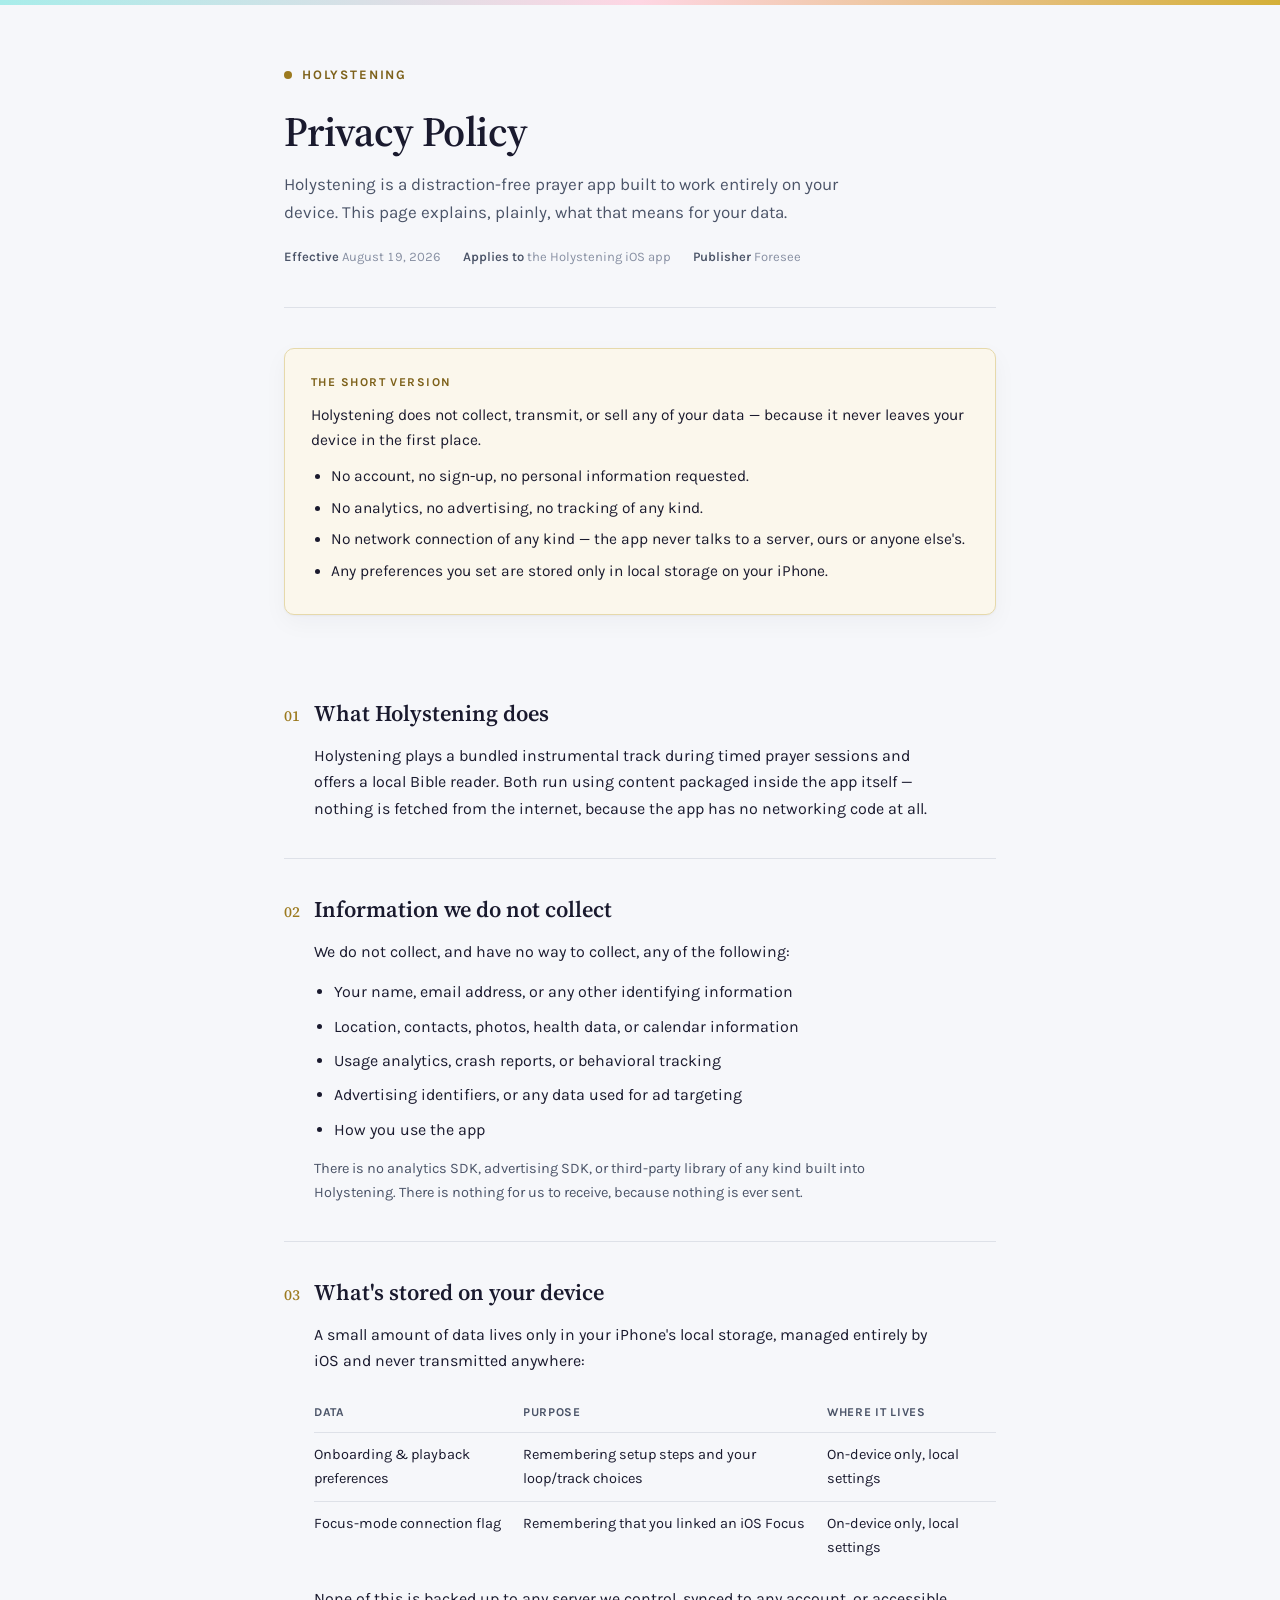
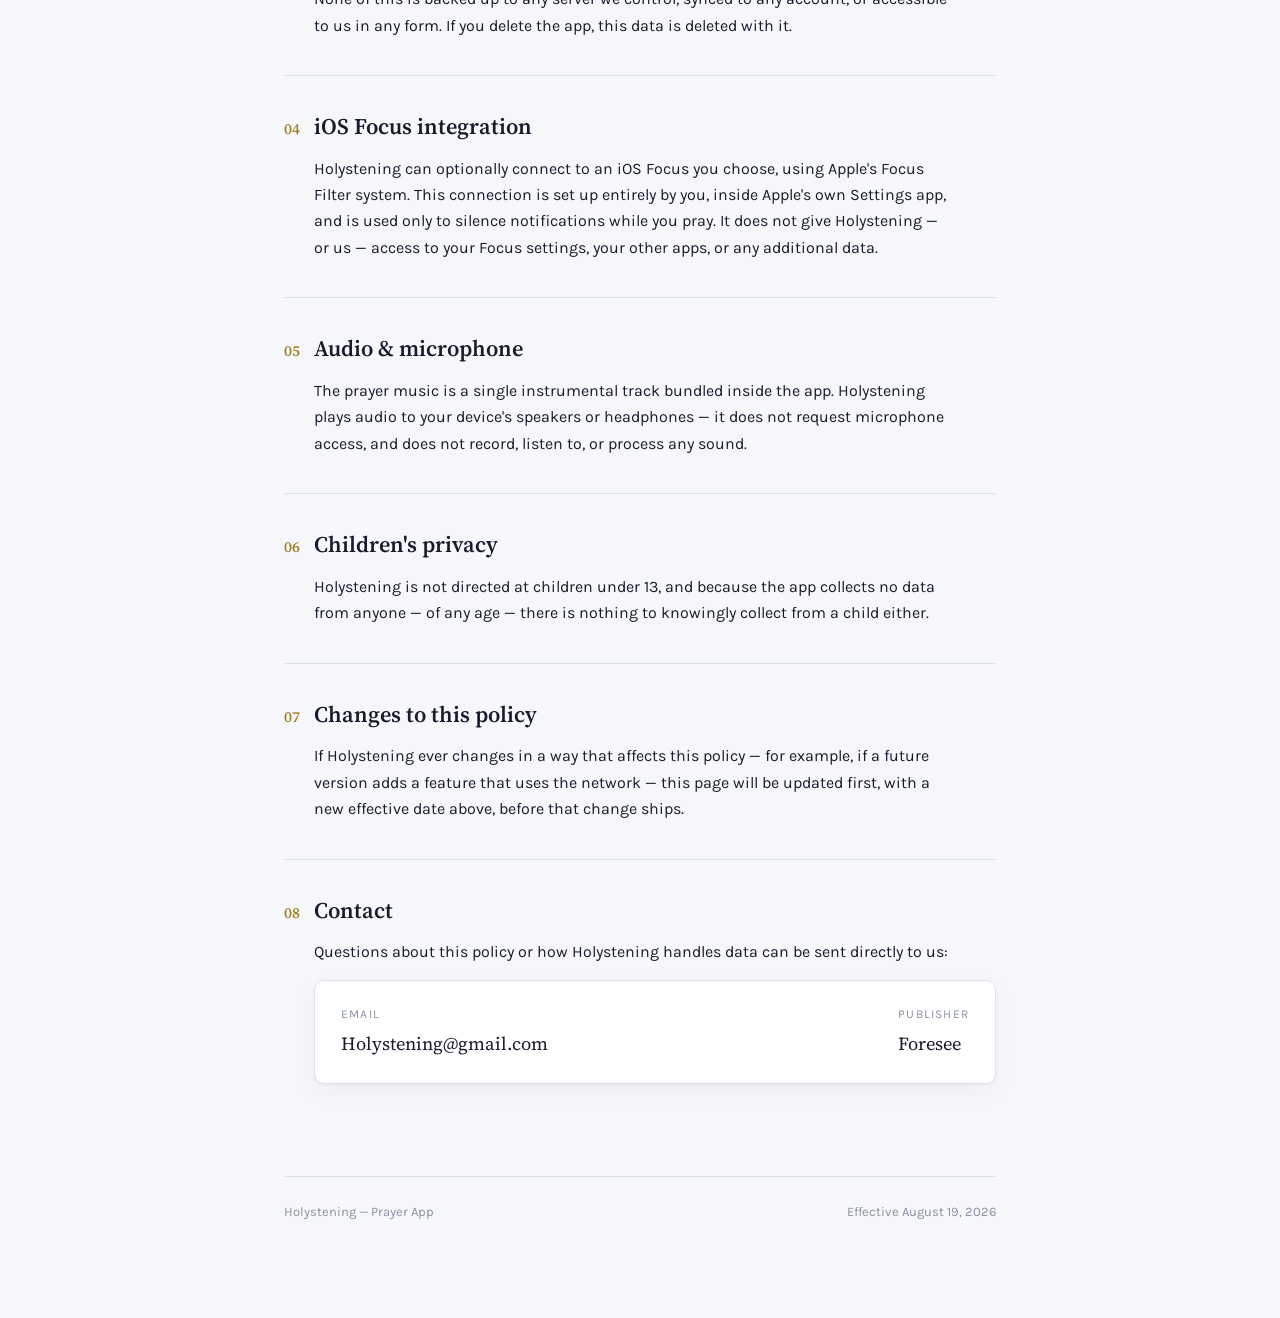
==== privacy.html @ 7b31fd12 "Holystening landing page Static site exported from the design canvas: landing page, privacy policy, " ====
<!doctype html><html><head><meta charset=utf8><meta name=viewport content="width=device-width,initial-scale=1"><style>:root{color-scheme:light}body{margin:0;padding:0;font:14px -apple-system,BlinkMacSystemFont,sans-serif;background:#faf9f5;color:#141413}img{max-width:100%}</style></head><body>
<title>Holystening Privacy Policy</title>
<link rel="icon" type="image/png" href="images/favicon.png">
<link rel="preconnect" href="https://fonts.googleapis.com">
<link rel="preconnect" href="https://fonts.gstatic.com" crossorigin>
<link href="https://fonts.googleapis.com/css2?family=Source+Serif+4:opsz,wght@8..60,400;8..60,500;8..60,600&family=Karla:ital,wght@0,400;0,500;0,600;0,700;1,400&display=swap" rel="stylesheet">

<style>
  :root {
    --bg: #F6F7FA;
    --surface: #FFFFFF;
    --ink: #1a1a2e;
    --ink-soft: #4b5468;
    --ink-faint: #8890a3;
    --accent: #9c7a1f;
    --accent-strong: #7d611a;
    --rule: #dee1e8;
    --callout-bg: #fbf7ec;
    --callout-rule: #e6d9ab;
    --shadow: 0 1px 2px rgba(26,26,46,0.04), 0 8px 24px rgba(26,26,46,0.04);
    --serif: "Source Serif 4", Georgia, "Iowan Old Style", serif;
    --sans: "Karla", -apple-system, "Helvetica Neue", Arial, sans-serif;
  }

  @media (prefers-color-scheme: dark) {
    :root:not([data-theme="light"]) {
      --bg: #0b0f1a;
      --surface: #131a2c;
      --ink: #eef1f7;
      --ink-soft: #aab0c2;
      --ink-faint: #6b7284;
      --accent: #d4af37;
      --accent-strong: #e8cc82;
      --rule: #232b40;
      --callout-bg: #1a2033;
      --callout-rule: #3a3520;
      --shadow: 0 1px 2px rgba(0,0,0,0.3), 0 8px 24px rgba(0,0,0,0.25);
    }
  }

  :root[data-theme="dark"] {
    --bg: #0b0f1a;
    --surface: #131a2c;
    --ink: #eef1f7;
    --ink-soft: #aab0c2;
    --ink-faint: #6b7284;
    --accent: #d4af37;
    --accent-strong: #e8cc82;
    --rule: #232b40;
    --callout-bg: #1a2033;
    --callout-rule: #3a3520;
    --shadow: 0 1px 2px rgba(0,0,0,0.3), 0 8px 24px rgba(0,0,0,0.25);
  }

  * { box-sizing: border-box; }

  body {
    background: var(--bg);
    color: var(--ink);
    font-family: var(--sans);
    font-size: 16px;
    line-height: 1.65;
    -webkit-font-smoothing: antialiased;
    margin: 0;
  }

  .top-band {
    height: 5px;
    background: linear-gradient(90deg, #a8edea, #fed6e3, #d4af37);
  }

  .wrap {
    max-width: 760px;
    margin: 0 auto;
    padding: 0 24px 96px;
  }

  header.doc-head {
    padding: 56px 0 40px;
    border-bottom: 1px solid var(--rule);
    margin-bottom: 40px;
  }

  .mark {
    display: inline-flex;
    align-items: center;
    gap: 10px;
    font-family: var(--sans);
    font-weight: 700;
    font-size: 13px;
    letter-spacing: 0.14em;
    text-transform: uppercase;
    color: var(--accent-strong);
    margin-bottom: 22px;
  }
  .mark::before {
    content: "";
    width: 8px;
    height: 8px;
    border-radius: 50%;
    background: var(--accent);
    display: inline-block;
  }

  h1 {
    font-family: var(--serif);
    font-weight: 600;
    font-size: clamp(2rem, 4.2vw, 2.6rem);
    line-height: 1.15;
    letter-spacing: -0.01em;
    text-wrap: balance;
    margin: 0 0 14px;
    color: var(--ink);
  }

  .dek {
    font-family: var(--sans);
    font-size: 17px;
    color: var(--ink-soft);
    max-width: 56ch;
    margin: 0 0 20px;
  }

  .meta {
    display: flex;
    flex-wrap: wrap;
    gap: 6px 22px;
    font-size: 13px;
    color: var(--ink-faint);
    font-variant-numeric: tabular-nums;
  }
  .meta strong { color: var(--ink-soft); font-weight: 600; }

  .tldr {
    background: var(--callout-bg);
    border: 1px solid var(--callout-rule);
    border-radius: 10px;
    padding: 24px 26px;
    margin: 0 0 48px;
    box-shadow: var(--shadow);
  }
  .tldr .tldr-label {
    font-family: var(--sans);
    font-weight: 700;
    font-size: 12px;
    letter-spacing: 0.12em;
    text-transform: uppercase;
    color: var(--accent-strong);
    margin-bottom: 10px;
  }
  .tldr p { margin: 0 0 10px; font-size: 15.5px; color: var(--ink); }
  .tldr p:last-child { margin-bottom: 0; }
  .tldr ul { margin: 10px 0 0; padding-left: 20px; }
  .tldr li { margin-bottom: 6px; font-size: 15.5px; }

  section.item {
    padding: 36px 0;
    border-bottom: 1px solid var(--rule);
  }
  section.item:last-of-type { border-bottom: none; }

  .item-head {
    display: flex;
    align-items: baseline;
    gap: 14px;
    margin-bottom: 14px;
  }
  .item-num {
    font-family: var(--serif);
    font-weight: 500;
    font-size: 15px;
    color: var(--accent);
    font-variant-numeric: tabular-nums;
    flex-shrink: 0;
  }
  h2 {
    font-family: var(--serif);
    font-weight: 600;
    font-size: 1.4rem;
    line-height: 1.3;
    margin: 0;
    color: var(--ink);
    text-wrap: balance;
  }

  .item-body { padding-left: 30px; }
  .item-body p { margin: 0 0 14px; color: var(--ink); max-width: 64ch; }
  .item-body p:last-child { margin-bottom: 0; }
  .item-body ul { margin: 0 0 14px; padding-left: 20px; max-width: 62ch; }
  .item-body li { margin-bottom: 8px; }
  .item-body li:last-child { margin-bottom: 0; }
  .item-body strong { font-weight: 600; color: var(--ink); }
  .item-body .soft { color: var(--ink-soft); font-size: 14.5px; }

  table.data-table {
    width: 100%;
    border-collapse: collapse;
    margin: 4px 0 16px;
    font-size: 14.5px;
  }
  table.data-table th,
  table.data-table td {
    text-align: left;
    padding: 10px 14px 10px 0;
    border-bottom: 1px solid var(--rule);
    vertical-align: top;
  }
  table.data-table th {
    font-weight: 700;
    color: var(--ink-soft);
    font-size: 12px;
    letter-spacing: 0.06em;
    text-transform: uppercase;
  }
  table.data-table tr:last-child td { border-bottom: none; }
  .table-wrap { overflow-x: auto; }

  a { color: var(--accent-strong); text-decoration-color: var(--callout-rule); text-underline-offset: 2px; }
  a:hover { text-decoration-color: currentColor; }
  a:focus-visible, button:focus-visible { outline: 2px solid var(--accent); outline-offset: 2px; border-radius: 2px; }

  .contact-card {
    background: var(--surface);
    border: 1px solid var(--rule);
    border-radius: 10px;
    padding: 24px 26px;
    box-shadow: var(--shadow);
    display: flex;
    flex-wrap: wrap;
    gap: 20px 40px;
    align-items: center;
    justify-content: space-between;
  }
  .contact-card .label {
    font-size: 12px;
    letter-spacing: 0.1em;
    text-transform: uppercase;
    color: var(--ink-faint);
    margin-bottom: 4px;
  }
  .contact-card .value {
    font-family: var(--serif);
    font-size: 1.15rem;
    color: var(--ink);
  }

  footer {
    margin-top: 56px;
    padding-top: 24px;
    border-top: 1px solid var(--rule);
    font-size: 13px;
    color: var(--ink-faint);
    display: flex;
    justify-content: space-between;
    flex-wrap: wrap;
    gap: 8px;
  }

  @media (max-width: 560px) {
    .item-body { padding-left: 0; }
    .item-head { flex-direction: column; gap: 4px; }
  }
</style>

<div class="top-band"></div>
<div class="wrap">

  <header class="doc-head">
    <a class="mark" href="./" style="text-decoration:none">Holystening</a>
    <h1>Privacy Policy</h1>
    <p class="dek">Holystening is a distraction-free prayer app built to work entirely on your device. This page explains, plainly, what that means for your data.</p>
    <div class="meta">
      <span><strong>Effective</strong> August 19, 2026</span>
      <span><strong>Applies to</strong> the Holystening iOS app</span>
      <span><strong>Publisher</strong> Foresee</span>
    </div>
  </header>

  <div class="tldr">
    <div class="tldr-label">The short version</div>
    <p>Holystening does not collect, transmit, or sell any of your data — because it never leaves your device in the first place.</p>
    <ul>
      <li>No account, no sign-up, no personal information requested.</li>
      <li>No analytics, no advertising, no tracking of any kind.</li>
      <li>No network connection of any kind — the app never talks to a server, ours or anyone else's.</li>
      <li>Any preferences you set are stored only in local storage on your iPhone.</li>
    </ul>
  </div>

  <section class="item">
    <div class="item-head"><span class="item-num">01</span><h2>What Holystening does</h2></div>
    <div class="item-body">
      <p>Holystening plays a bundled instrumental track during timed prayer sessions and offers a local Bible reader. Both run using content packaged inside the app itself — nothing is fetched from the internet, because the app has no networking code at all.</p>
    </div>
  </section>

  <section class="item">
    <div class="item-head"><span class="item-num">02</span><h2>Information we do not collect</h2></div>
    <div class="item-body">
      <p>We do not collect, and have no way to collect, any of the following:</p>
      <ul>
        <li>Your name, email address, or any other identifying information</li>
        <li>Location, contacts, photos, health data, or calendar information</li>
        <li>Usage analytics, crash reports, or behavioral tracking</li>
        <li>Advertising identifiers, or any data used for ad targeting</li>
        <li>How you use the app</li>
      </ul>
      <p class="soft">There is no analytics SDK, advertising SDK, or third-party library of any kind built into Holystening. There is nothing for us to receive, because nothing is ever sent.</p>
    </div>
  </section>

  <section class="item">
    <div class="item-head"><span class="item-num">03</span><h2>What's stored on your device</h2></div>
    <div class="item-body">
      <p>A small amount of data lives only in your iPhone's local storage, managed entirely by iOS and never transmitted anywhere:</p>
      <div class="table-wrap">
        <table class="data-table">
          <thead>
            <tr><th>Data</th><th>Purpose</th><th>Where it lives</th></tr>
          </thead>
          <tbody>
            <tr><td>Onboarding &amp; playback preferences</td><td>Remembering setup steps and your loop/track choices</td><td>On-device only, local settings</td></tr>
            <tr><td>Focus-mode connection flag</td><td>Remembering that you linked an iOS Focus</td><td>On-device only, local settings</td></tr>
          </tbody>
        </table>
      </div>
      <p>None of this is backed up to any server we control, synced to any account, or accessible to us in any form. If you delete the app, this data is deleted with it.</p>
    </div>
  </section>

  <section class="item">
    <div class="item-head"><span class="item-num">04</span><h2>iOS Focus integration</h2></div>
    <div class="item-body">
      <p>Holystening can optionally connect to an iOS Focus you choose, using Apple's Focus Filter system. This connection is set up entirely by you, inside Apple's own Settings app, and is used only to silence notifications while you pray. It does not give Holystening — or us — access to your Focus settings, your other apps, or any additional data.</p>
    </div>
  </section>

  <section class="item">
    <div class="item-head"><span class="item-num">05</span><h2>Audio &amp; microphone</h2></div>
    <div class="item-body">
      <p>The prayer music is a single instrumental track bundled inside the app. Holystening plays audio to your device's speakers or headphones — it does not request microphone access, and does not record, listen to, or process any sound.</p>
    </div>
  </section>

  <section class="item">
    <div class="item-head"><span class="item-num">06</span><h2>Children's privacy</h2></div>
    <div class="item-body">
      <p>Holystening is not directed at children under 13, and because the app collects no data from anyone — of any age — there is nothing to knowingly collect from a child either.</p>
    </div>
  </section>

  <section class="item">
    <div class="item-head"><span class="item-num">07</span><h2>Changes to this policy</h2></div>
    <div class="item-body">
      <p>If Holystening ever changes in a way that affects this policy — for example, if a future version adds a feature that uses the network — this page will be updated first, with a new effective date above, before that change ships.</p>
    </div>
  </section>

  <section class="item">
    <div class="item-head"><span class="item-num">08</span><h2>Contact</h2></div>
    <div class="item-body">
      <p>Questions about this policy or how Holystening handles data can be sent directly to us:</p>
      <div class="contact-card">
        <div>
          <div class="label">Email</div>
          <div class="value">Holystening@gmail.com</div>
        </div>
        <div>
          <div class="label">Publisher</div>
          <div class="value">Foresee</div>
        </div>
      </div>
    </div>
  </section>

  <footer>
    <span>Holystening — Prayer App</span>
    <span>Effective August 19, 2026</span>
  </footer>

</div>

</body></html>
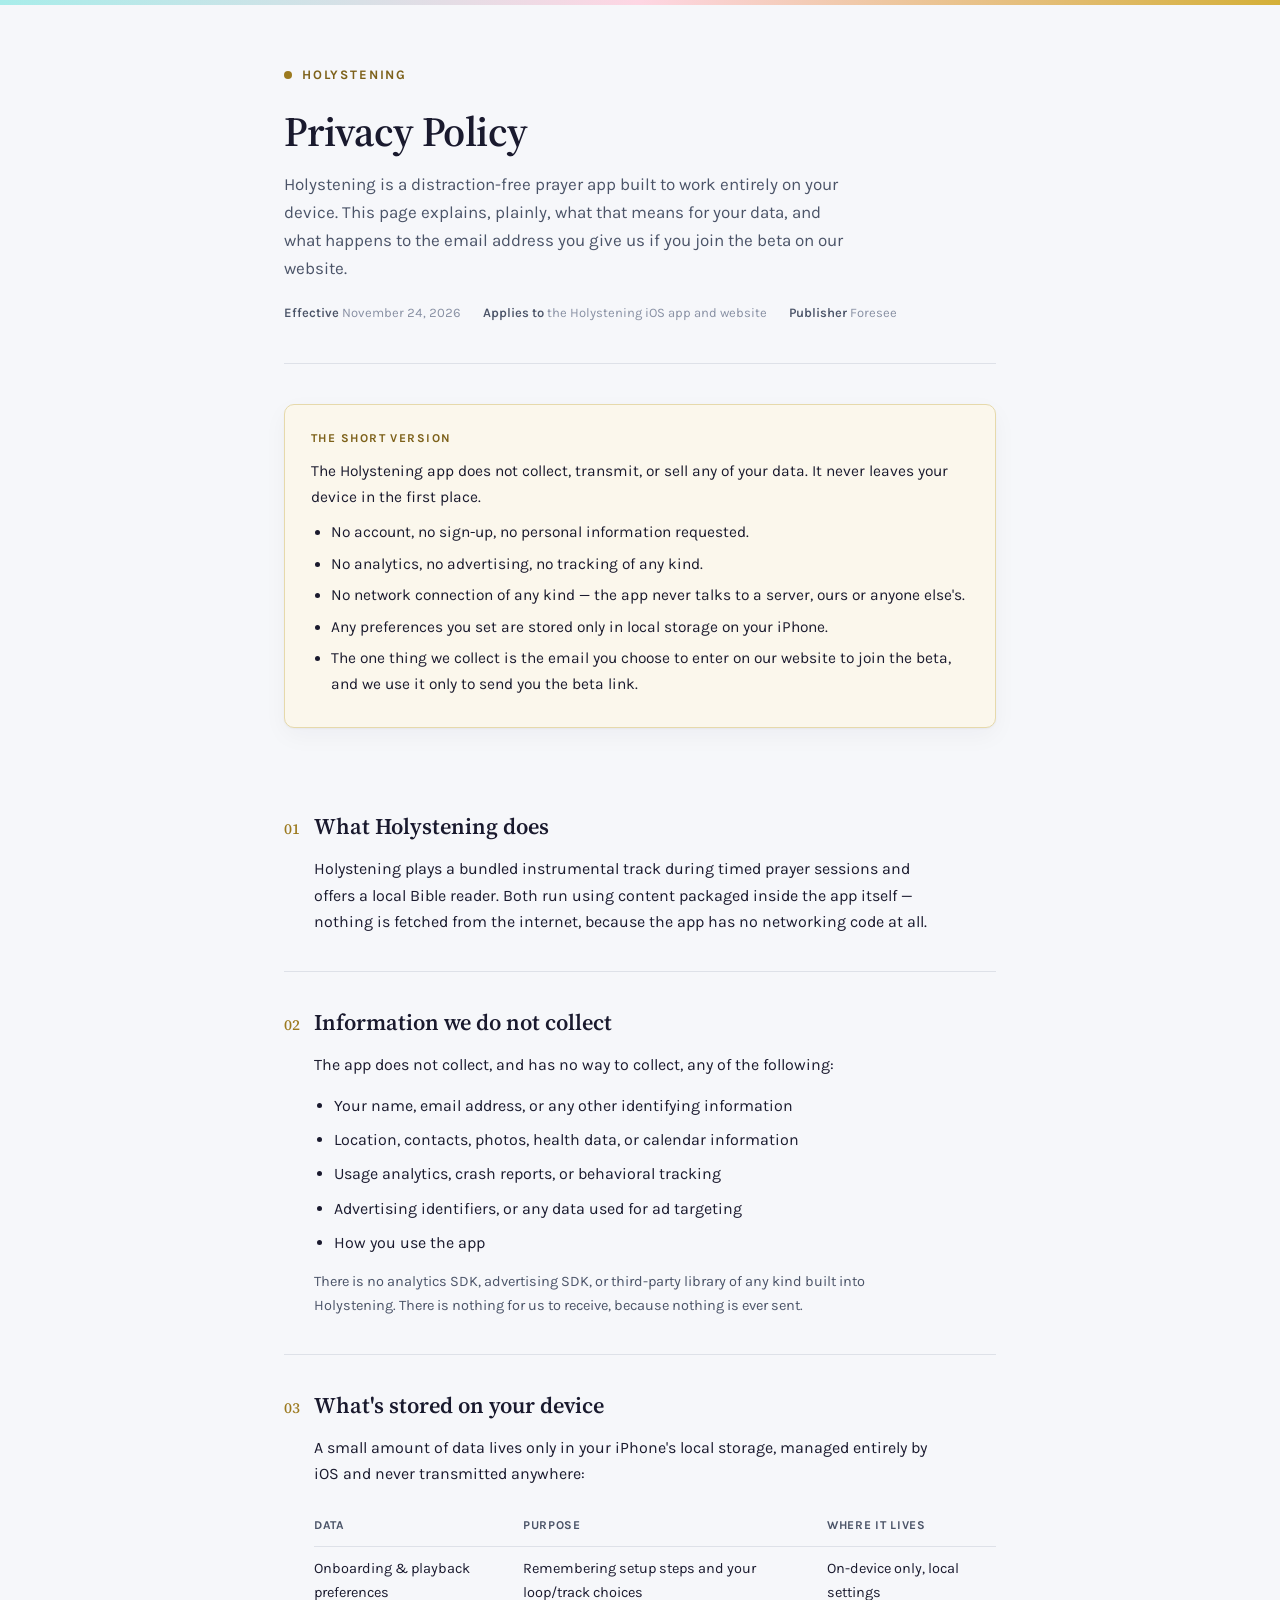
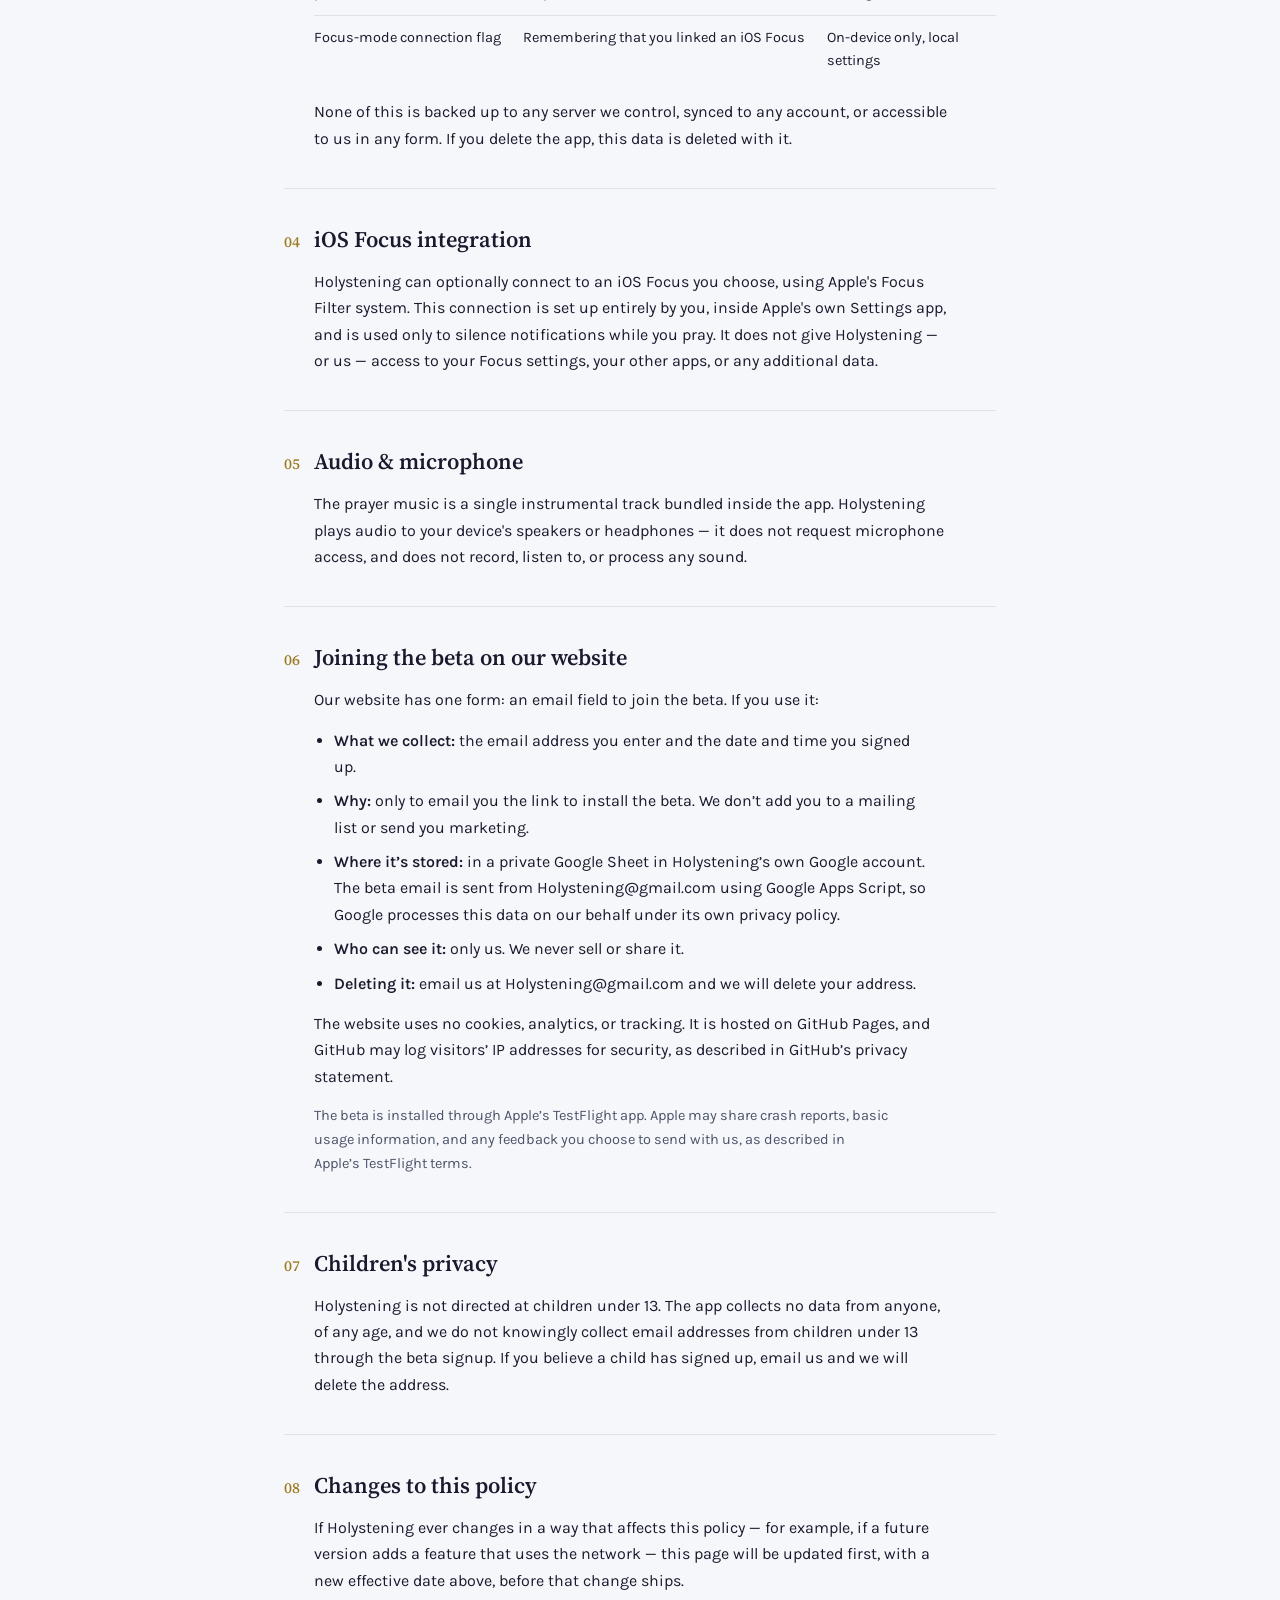
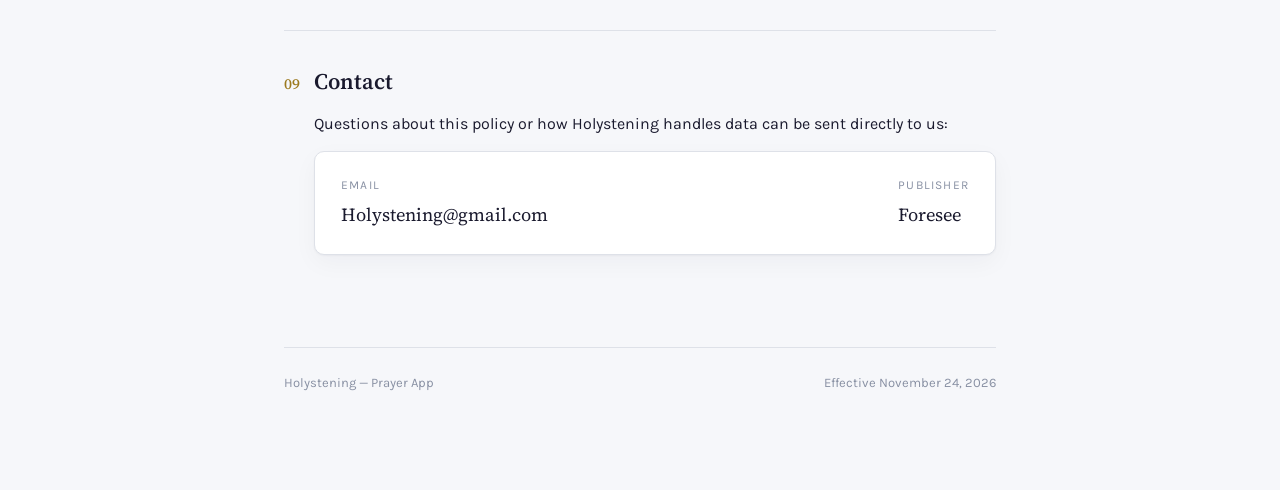
==== commit c135d550: "Privacy policy: cover the website beta signup and TestFlight Co-Authored-By: Claude Opus 5.5 <norepl" ====
--- a/privacy.html
+++ b/privacy.html
@@ -268,22 +268,23 @@
   <header class="doc-head">
     <a class="mark" href="./" style="text-decoration:none">Holystening</a>
     <h1>Privacy Policy</h1>
-    <p class="dek">Holystening is a distraction-free prayer app built to work entirely on your device. This page explains, plainly, what that means for your data.</p>
+    <p class="dek">Holystening is a distraction-free prayer app built to work entirely on your device. This page explains, plainly, what that means for your data, and what happens to the email address you give us if you join the beta on our website.</p>
     <div class="meta">
-      <span><strong>Effective</strong> August 19, 2026</span>
-      <span><strong>Applies to</strong> the Holystening iOS app</span>
+      <span><strong>Effective</strong> November 24, 2026</span>
+      <span><strong>Applies to</strong> the Holystening iOS app and website</span>
       <span><strong>Publisher</strong> Foresee</span>
     </div>
   </header>
 
   <div class="tldr">
     <div class="tldr-label">The short version</div>
-    <p>Holystening does not collect, transmit, or sell any of your data — because it never leaves your device in the first place.</p>
+    <p>The Holystening app does not collect, transmit, or sell any of your data. It never leaves your device in the first place.</p>
     <ul>
       <li>No account, no sign-up, no personal information requested.</li>
       <li>No analytics, no advertising, no tracking of any kind.</li>
       <li>No network connection of any kind — the app never talks to a server, ours or anyone else's.</li>
       <li>Any preferences you set are stored only in local storage on your iPhone.</li>
+      <li>The one thing we collect is the email you choose to enter on our website to join the beta, and we use it only to send you the beta link.</li>
     </ul>
   </div>
 
@@ -297,7 +298,7 @@
   <section class="item">
     <div class="item-head"><span class="item-num">02</span><h2>Information we do not collect</h2></div>
     <div class="item-body">
-      <p>We do not collect, and have no way to collect, any of the following:</p>
+      <p>The app does not collect, and has no way to collect, any of the following:</p>
       <ul>
         <li>Your name, email address, or any other identifying information</li>
         <li>Location, contacts, photos, health data, or calendar information</li>
@@ -343,21 +344,37 @@
   </section>
 
   <section class="item">
-    <div class="item-head"><span class="item-num">06</span><h2>Children's privacy</h2></div>
-    <div class="item-body">
-      <p>Holystening is not directed at children under 13, and because the app collects no data from anyone — of any age — there is nothing to knowingly collect from a child either.</p>
-    </div>
-  </section>
-
-  <section class="item">
-    <div class="item-head"><span class="item-num">07</span><h2>Changes to this policy</h2></div>
+    <div class="item-head"><span class="item-num">06</span><h2>Joining the beta on our website</h2></div>
+    <div class="item-body">
+      <p>Our website has one form: an email field to join the beta. If you use it:</p>
+      <ul>
+        <li><strong>What we collect:</strong> the email address you enter and the date and time you signed up.</li>
+        <li><strong>Why:</strong> only to email you the link to install the beta. We don&#8217;t add you to a mailing list or send you marketing.</li>
+        <li><strong>Where it&#8217;s stored:</strong> in a private Google Sheet in Holystening&#8217;s own Google account. The beta email is sent from Holystening@gmail.com using Google Apps Script, so Google processes this data on our behalf under its own privacy policy.</li>
+        <li><strong>Who can see it:</strong> only us. We never sell or share it.</li>
+        <li><strong>Deleting it:</strong> email us at Holystening@gmail.com and we will delete your address.</li>
+      </ul>
+      <p>The website uses no cookies, analytics, or tracking. It is hosted on GitHub Pages, and GitHub may log visitors&#8217; IP addresses for security, as described in GitHub&#8217;s privacy statement.</p>
+      <p class="soft">The beta is installed through Apple&#8217;s TestFlight app. Apple may share crash reports, basic usage information, and any feedback you choose to send with us, as described in Apple&#8217;s TestFlight terms.</p>
+    </div>
+  </section>
+
+  <section class="item">
+    <div class="item-head"><span class="item-num">07</span><h2>Children's privacy</h2></div>
+    <div class="item-body">
+      <p>Holystening is not directed at children under 13. The app collects no data from anyone, of any age, and we do not knowingly collect email addresses from children under 13 through the beta signup. If you believe a child has signed up, email us and we will delete the address.</p>
+    </div>
+  </section>
+
+  <section class="item">
+    <div class="item-head"><span class="item-num">08</span><h2>Changes to this policy</h2></div>
     <div class="item-body">
       <p>If Holystening ever changes in a way that affects this policy — for example, if a future version adds a feature that uses the network — this page will be updated first, with a new effective date above, before that change ships.</p>
     </div>
   </section>
 
   <section class="item">
-    <div class="item-head"><span class="item-num">08</span><h2>Contact</h2></div>
+    <div class="item-head"><span class="item-num">09</span><h2>Contact</h2></div>
     <div class="item-body">
       <p>Questions about this policy or how Holystening handles data can be sent directly to us:</p>
       <div class="contact-card">
@@ -375,7 +392,7 @@
 
   <footer>
     <span>Holystening — Prayer App</span>
-    <span>Effective August 19, 2026</span>
+    <span>Effective November 24, 2026</span>
   </footer>
 
 </div>
